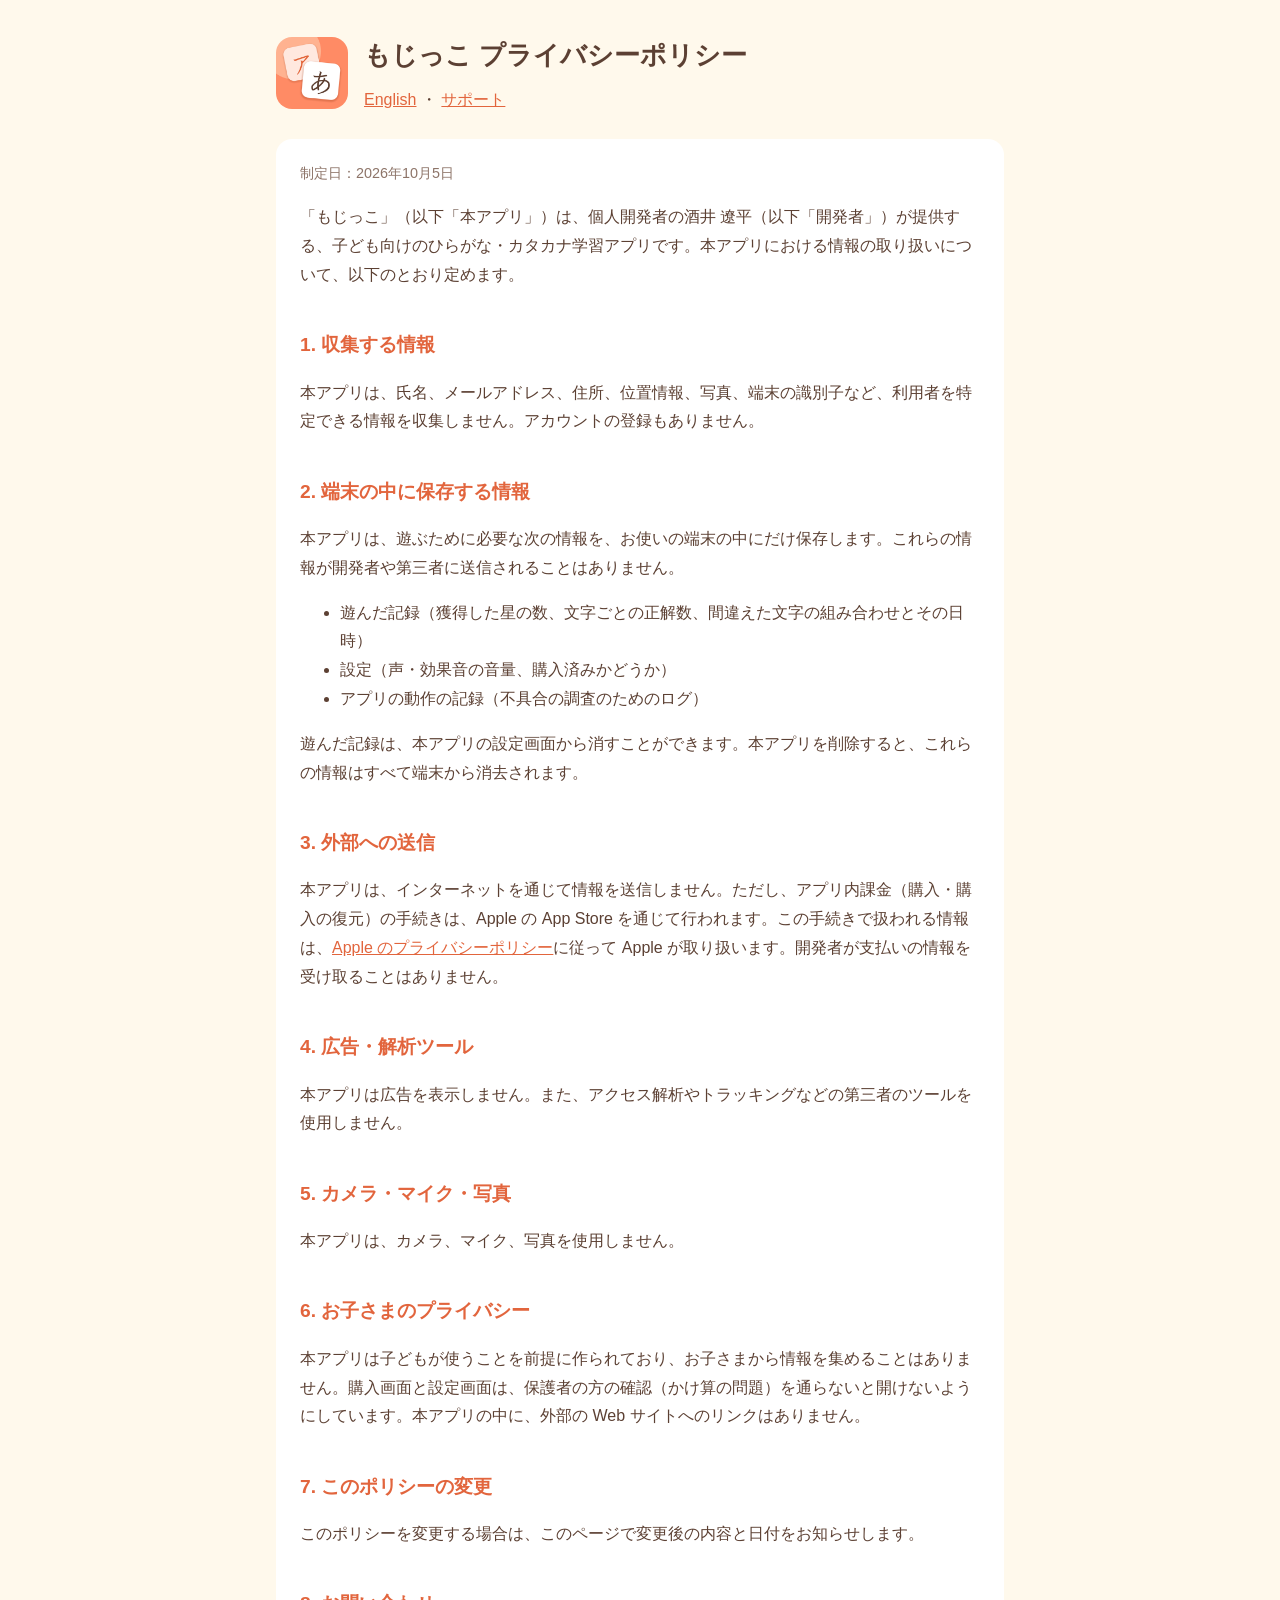
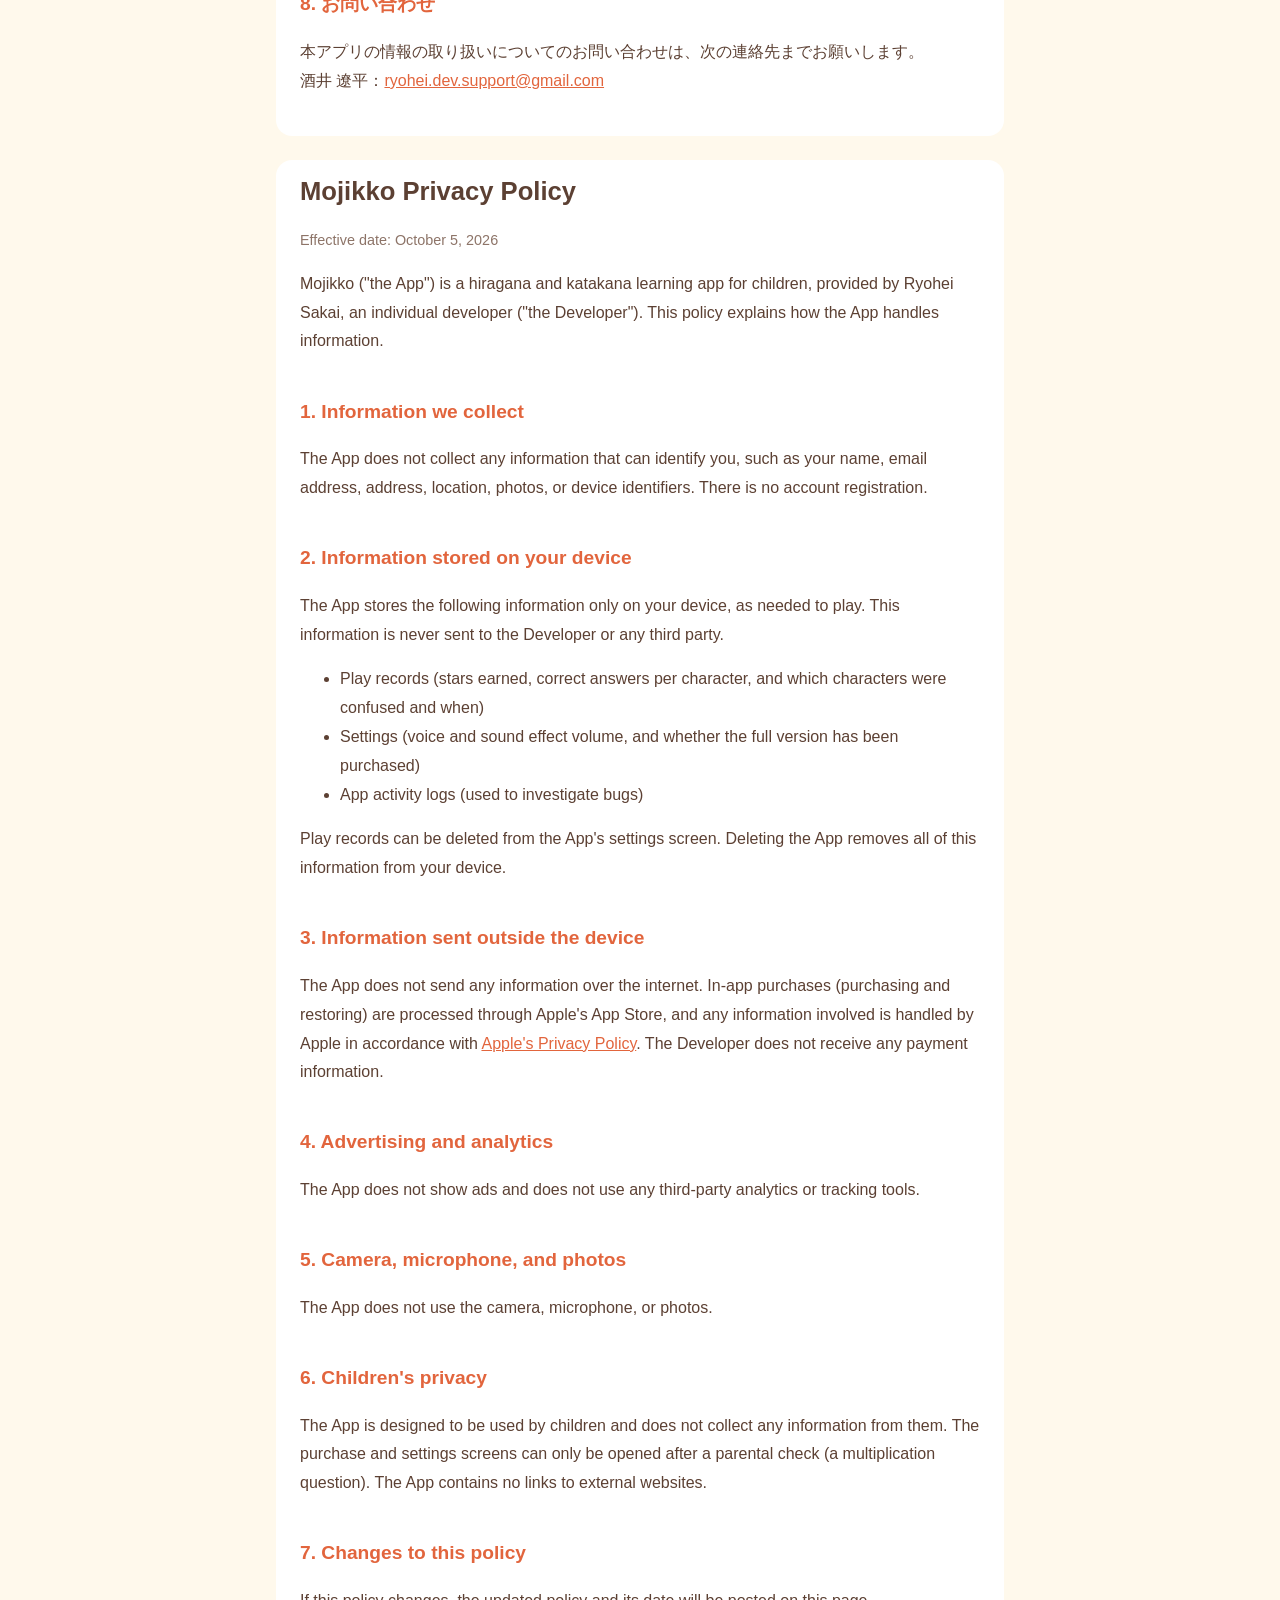
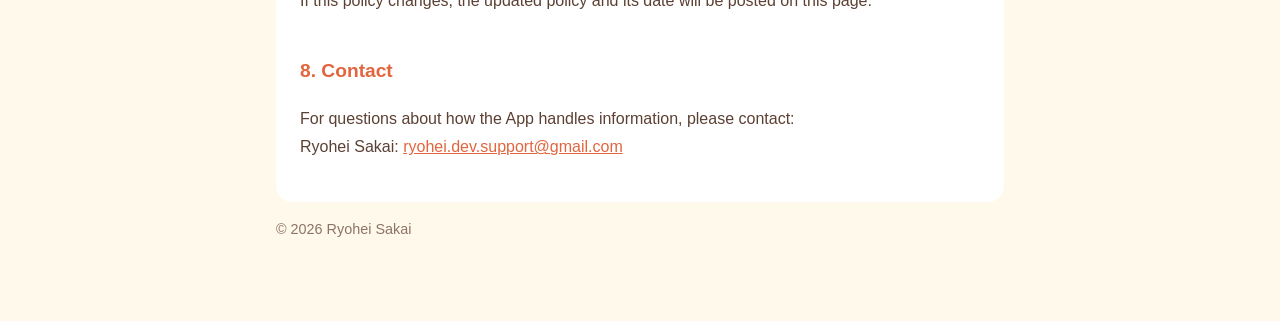
==== privacy.html @ dd212e18 "もじっこ のサポートページとプライバシーポリシー Co-Authored-By: Claude Opus 5.5 <noreply@anthropic.com>" ====
<!doctype html>
<html lang="ja">
<head>
<meta charset="utf-8">
<meta name="viewport" content="width=device-width, initial-scale=1">
<title>もじっこ プライバシーポリシー / Privacy Policy</title>
<link rel="stylesheet" href="style.css">
</head>
<body>
<main>
<header>
  <img src="icon.png" alt="もじっこのアイコン">
  <div>
    <h1>もじっこ プライバシーポリシー</h1>
    <nav><a href="#en">English</a> ・ <a href="index.html">サポート</a></nav>
  </div>
</header>

<section class="lang" lang="ja">
<p class="updated">制定日：2026年10月5日</p>
<p>「もじっこ」（以下「本アプリ」）は、個人開発者の酒井 遼平（以下「開発者」）が提供する、子ども向けのひらがな・カタカナ学習アプリです。本アプリにおける情報の取り扱いについて、以下のとおり定めます。</p>

<h2>1. 収集する情報</h2>
<p>本アプリは、氏名、メールアドレス、住所、位置情報、写真、端末の識別子など、利用者を特定できる情報を収集しません。アカウントの登録もありません。</p>

<h2>2. 端末の中に保存する情報</h2>
<p>本アプリは、遊ぶために必要な次の情報を、お使いの端末の中にだけ保存します。これらの情報が開発者や第三者に送信されることはありません。</p>
<ul>
  <li>遊んだ記録（獲得した星の数、文字ごとの正解数、間違えた文字の組み合わせとその日時）</li>
  <li>設定（声・効果音の音量、購入済みかどうか）</li>
  <li>アプリの動作の記録（不具合の調査のためのログ）</li>
</ul>
<p>遊んだ記録は、本アプリの設定画面から消すことができます。本アプリを削除すると、これらの情報はすべて端末から消去されます。</p>

<h2>3. 外部への送信</h2>
<p>本アプリは、インターネットを通じて情報を送信しません。ただし、アプリ内課金（購入・購入の復元）の手続きは、Apple の App Store を通じて行われます。この手続きで扱われる情報は、<a href="https://www.apple.com/jp/legal/privacy/">Apple のプライバシーポリシー</a>に従って Apple が取り扱います。開発者が支払いの情報を受け取ることはありません。</p>

<h2>4. 広告・解析ツール</h2>
<p>本アプリは広告を表示しません。また、アクセス解析やトラッキングなどの第三者のツールを使用しません。</p>

<h2>5. カメラ・マイク・写真</h2>
<p>本アプリは、カメラ、マイク、写真を使用しません。</p>

<h2>6. お子さまのプライバシー</h2>
<p>本アプリは子どもが使うことを前提に作られており、お子さまから情報を集めることはありません。購入画面と設定画面は、保護者の方の確認（かけ算の問題）を通らないと開けないようにしています。本アプリの中に、外部の Web サイトへのリンクはありません。</p>

<h2>7. このポリシーの変更</h2>
<p>このポリシーを変更する場合は、このページで変更後の内容と日付をお知らせします。</p>

<h2>8. お問い合わせ</h2>
<p>本アプリの情報の取り扱いについてのお問い合わせは、次の連絡先までお願いします。<br>
酒井 遼平：<a href="mailto:ryohei.dev.support@gmail.com">ryohei.dev.support@gmail.com</a></p>
</section>

<section class="lang" lang="en" id="en">
<h1>Mojikko Privacy Policy</h1>
<p class="updated">Effective date: October 5, 2026</p>
<p>Mojikko ("the App") is a hiragana and katakana learning app for children, provided by Ryohei Sakai, an individual developer ("the Developer"). This policy explains how the App handles information.</p>

<h2>1. Information we collect</h2>
<p>The App does not collect any information that can identify you, such as your name, email address, address, location, photos, or device identifiers. There is no account registration.</p>

<h2>2. Information stored on your device</h2>
<p>The App stores the following information only on your device, as needed to play. This information is never sent to the Developer or any third party.</p>
<ul>
  <li>Play records (stars earned, correct answers per character, and which characters were confused and when)</li>
  <li>Settings (voice and sound effect volume, and whether the full version has been purchased)</li>
  <li>App activity logs (used to investigate bugs)</li>
</ul>
<p>Play records can be deleted from the App's settings screen. Deleting the App removes all of this information from your device.</p>

<h2>3. Information sent outside the device</h2>
<p>The App does not send any information over the internet. In-app purchases (purchasing and restoring) are processed through Apple's App Store, and any information involved is handled by Apple in accordance with <a href="https://www.apple.com/legal/privacy/">Apple's Privacy Policy</a>. The Developer does not receive any payment information.</p>

<h2>4. Advertising and analytics</h2>
<p>The App does not show ads and does not use any third-party analytics or tracking tools.</p>

<h2>5. Camera, microphone, and photos</h2>
<p>The App does not use the camera, microphone, or photos.</p>

<h2>6. Children's privacy</h2>
<p>The App is designed to be used by children and does not collect any information from them. The purchase and settings screens can only be opened after a parental check (a multiplication question). The App contains no links to external websites.</p>

<h2>7. Changes to this policy</h2>
<p>If this policy changes, the updated policy and its date will be posted on this page.</p>

<h2>8. Contact</h2>
<p>For questions about how the App handles information, please contact:<br>
Ryohei Sakai: <a href="mailto:ryohei.dev.support@gmail.com">ryohei.dev.support@gmail.com</a></p>
</section>

<footer><p>© 2026 Ryohei Sakai</p></footer>
</main>
</body>
</html>
---- style.css ----
:root {
  --bg: #fff9ec;
  --text: #5c4033;
  --accent: #e2653d;
  --muted: #8d7468;
  --card: #ffffff;
}
* { box-sizing: border-box; }
body {
  margin: 0;
  background: var(--bg);
  color: var(--text);
  font-family: -apple-system, BlinkMacSystemFont, "Hiragino Sans", "Hiragino Kaku Gothic ProN", "Noto Sans JP", sans-serif;
  line-height: 1.8;
}
main { max-width: 760px; margin: 0 auto; padding: 32px 16px 64px; }
header { display: flex; align-items: center; gap: 16px; margin-bottom: 24px; }
header img { width: 72px; height: 72px; border-radius: 16px; }
h1 { font-size: 1.6rem; margin: 0; }
h2 { font-size: 1.2rem; color: var(--accent); margin-top: 2em; }
section.lang { background: var(--card); border-radius: 16px; padding: 8px 24px 24px; margin-top: 24px; }
.updated, footer { color: var(--muted); font-size: 0.9rem; }
nav a, a { color: var(--accent); }
nav { margin-top: 8px; }
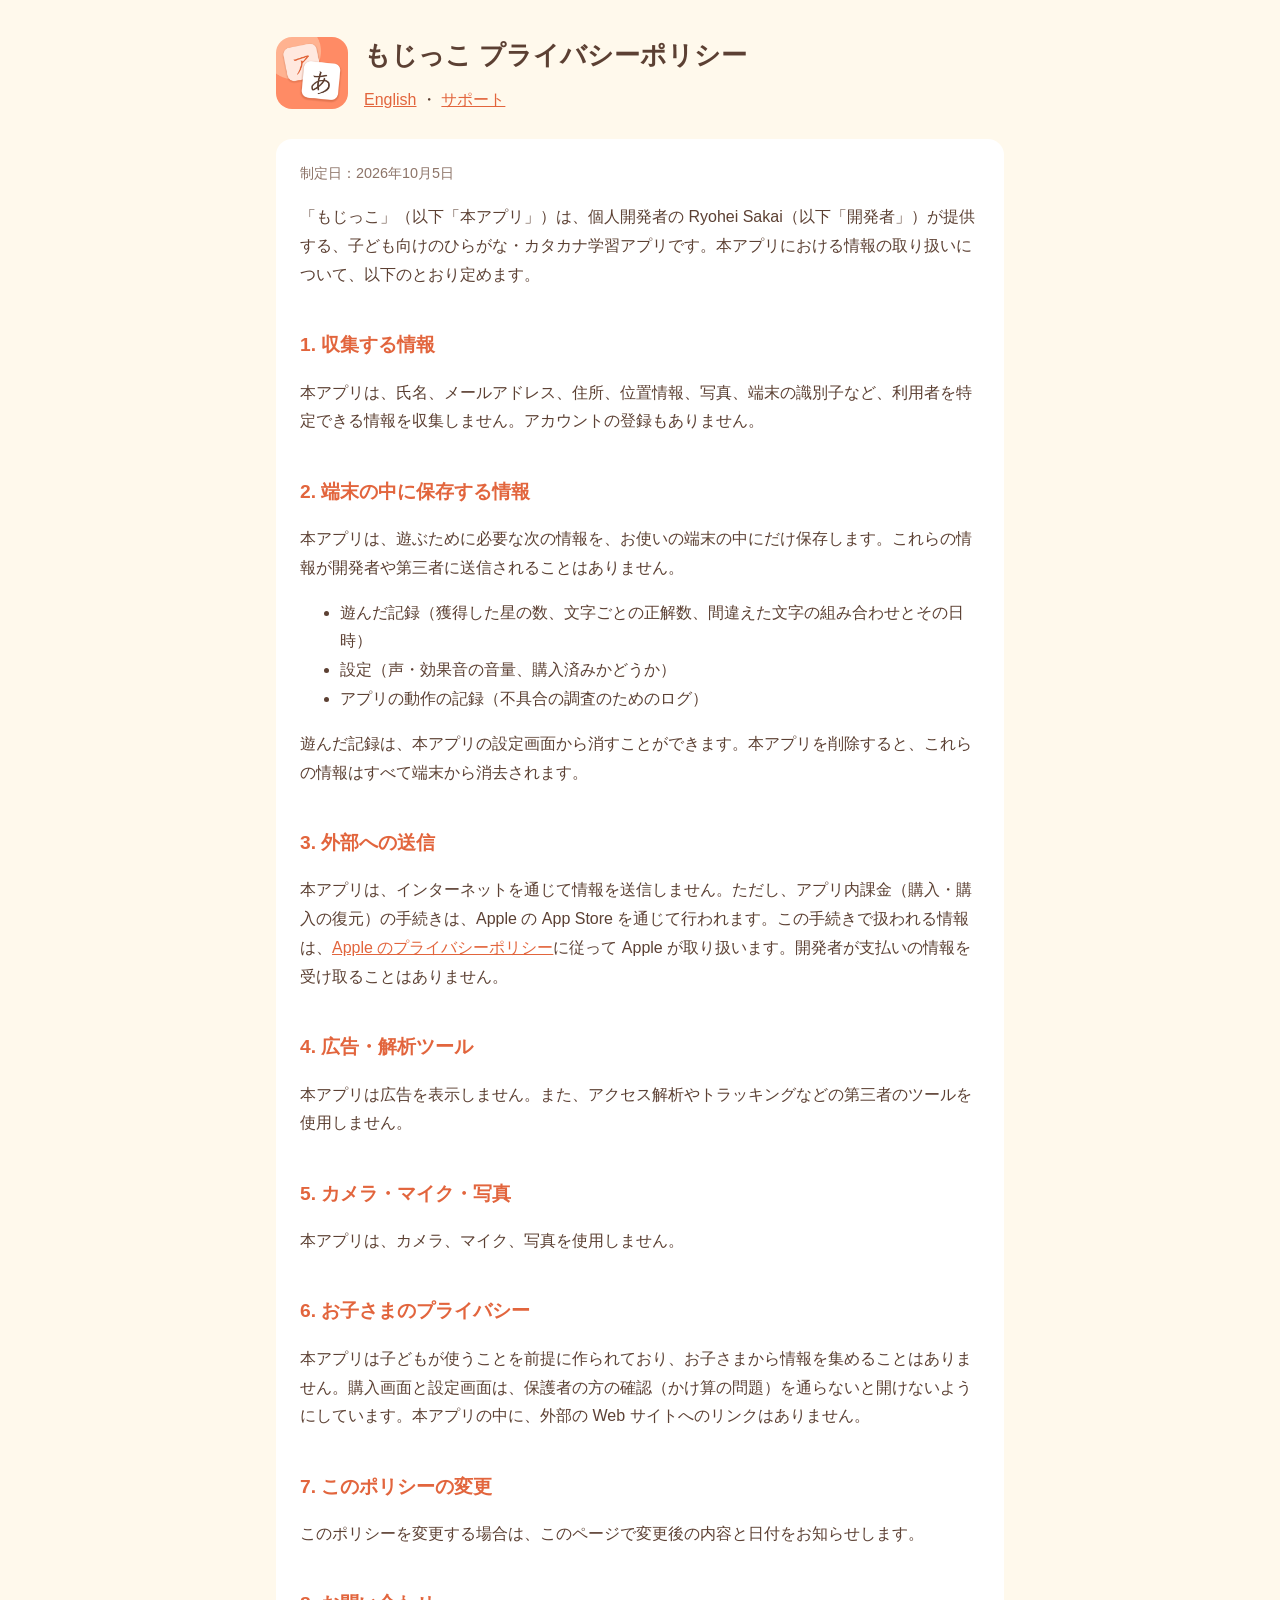
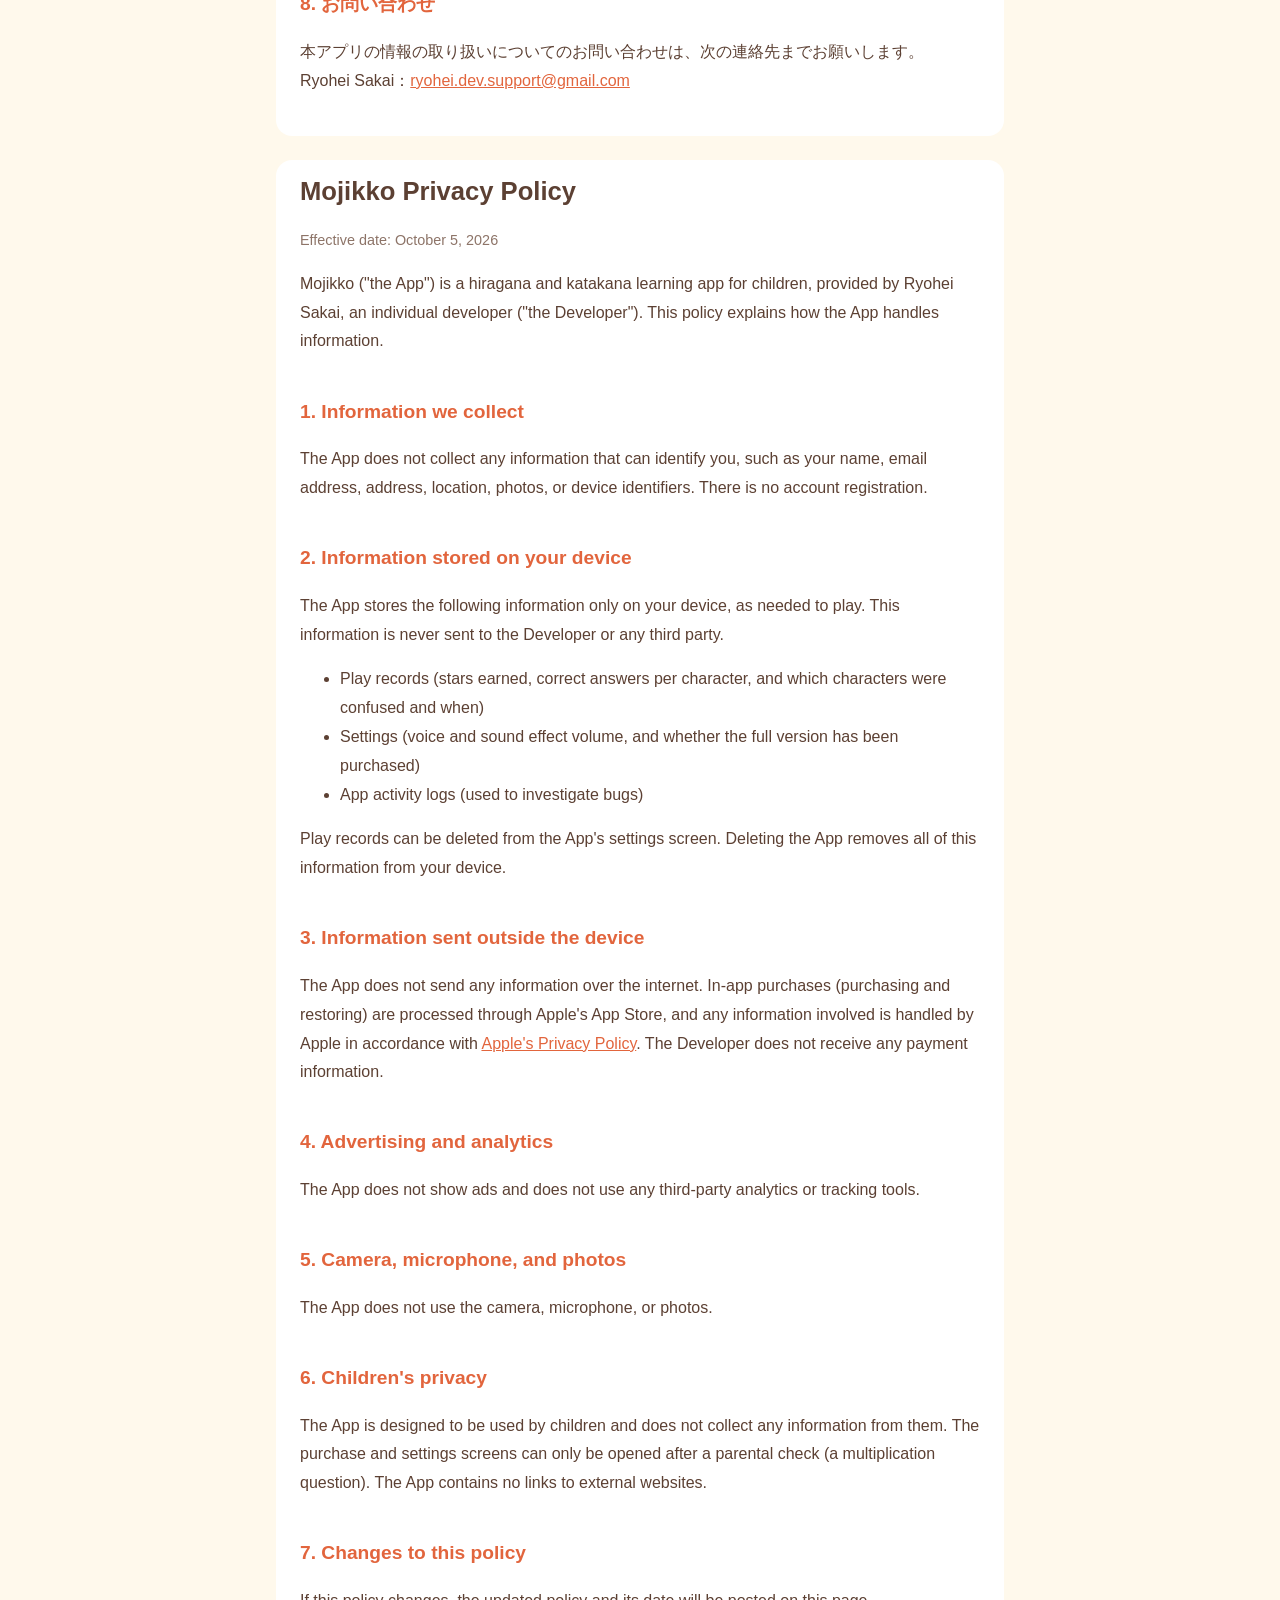
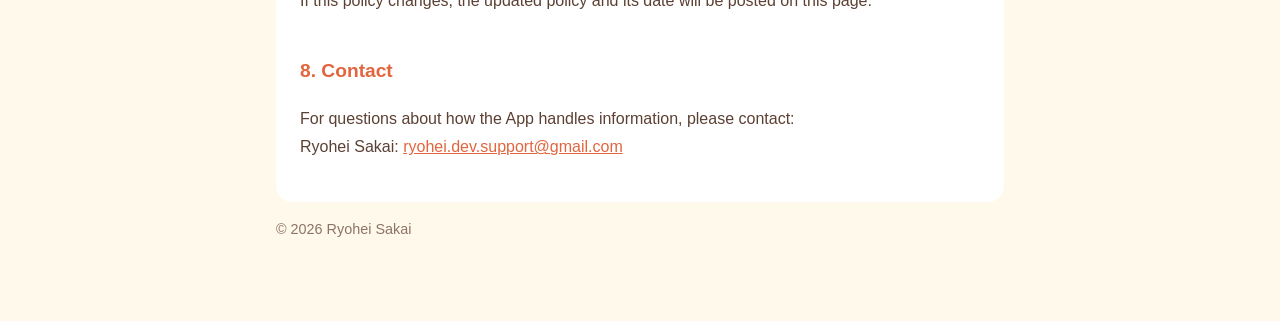
==== commit 1d1f50f7: "プライバシーポリシーの開発者名をローマ字にする 日本語の文でも、漢字のフルネームではなくローマ字（Ryohei Sakai）で書く。  Co-Authored-By: Claude Opus 5.5 " ====
--- a/privacy.html
+++ b/privacy.html
@@ -18,7 +18,7 @@
 
 <section class="lang" lang="ja">
 <p class="updated">制定日：2026年10月5日</p>
-<p>「もじっこ」（以下「本アプリ」）は、個人開発者の酒井 遼平（以下「開発者」）が提供する、子ども向けのひらがな・カタカナ学習アプリです。本アプリにおける情報の取り扱いについて、以下のとおり定めます。</p>
+<p>「もじっこ」（以下「本アプリ」）は、個人開発者の Ryohei Sakai（以下「開発者」）が提供する、子ども向けのひらがな・カタカナ学習アプリです。本アプリにおける情報の取り扱いについて、以下のとおり定めます。</p>
 
 <h2>1. 収集する情報</h2>
 <p>本アプリは、氏名、メールアドレス、住所、位置情報、写真、端末の識別子など、利用者を特定できる情報を収集しません。アカウントの登録もありません。</p>
@@ -49,7 +49,7 @@
 
 <h2>8. お問い合わせ</h2>
 <p>本アプリの情報の取り扱いについてのお問い合わせは、次の連絡先までお願いします。<br>
-酒井 遼平：<a href="mailto:ryohei.dev.support@gmail.com">ryohei.dev.support@gmail.com</a></p>
+Ryohei Sakai：<a href="mailto:ryohei.dev.support@gmail.com">ryohei.dev.support@gmail.com</a></p>
 </section>
 
 <section class="lang" lang="en" id="en">
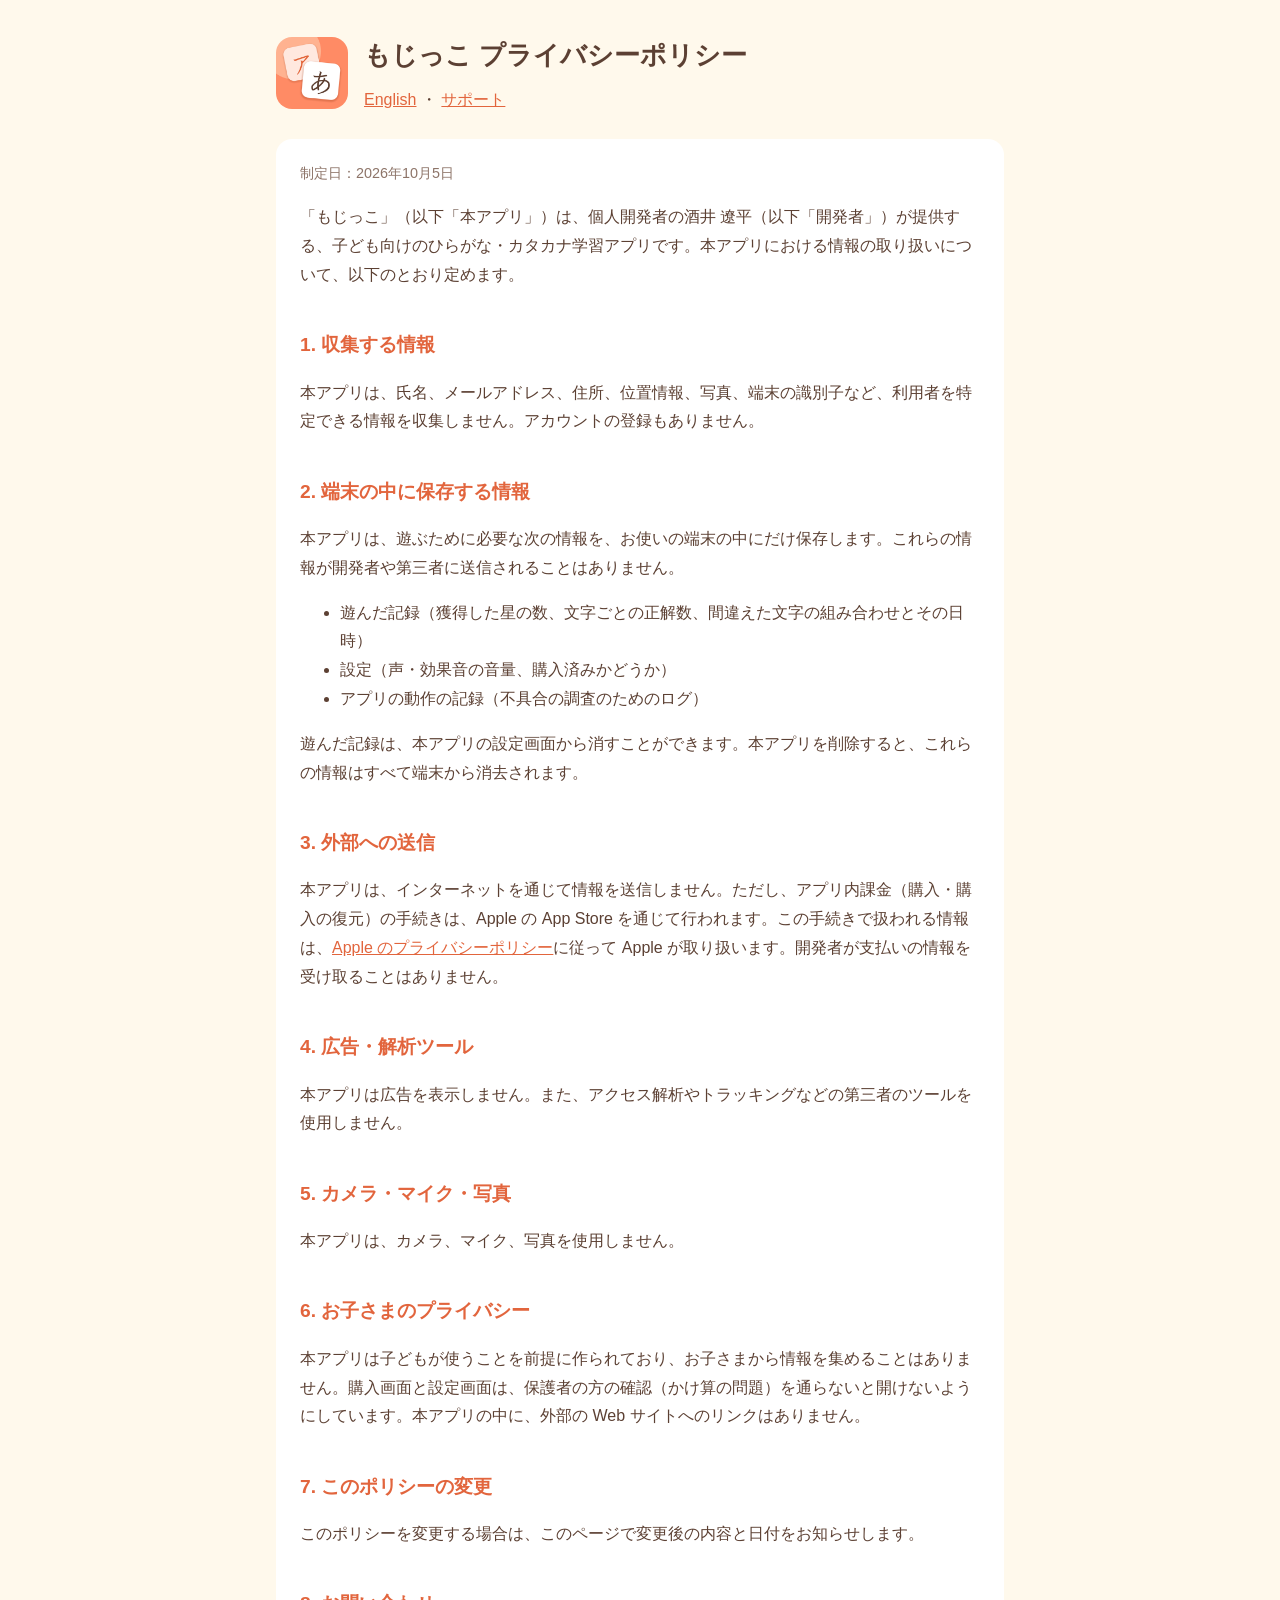
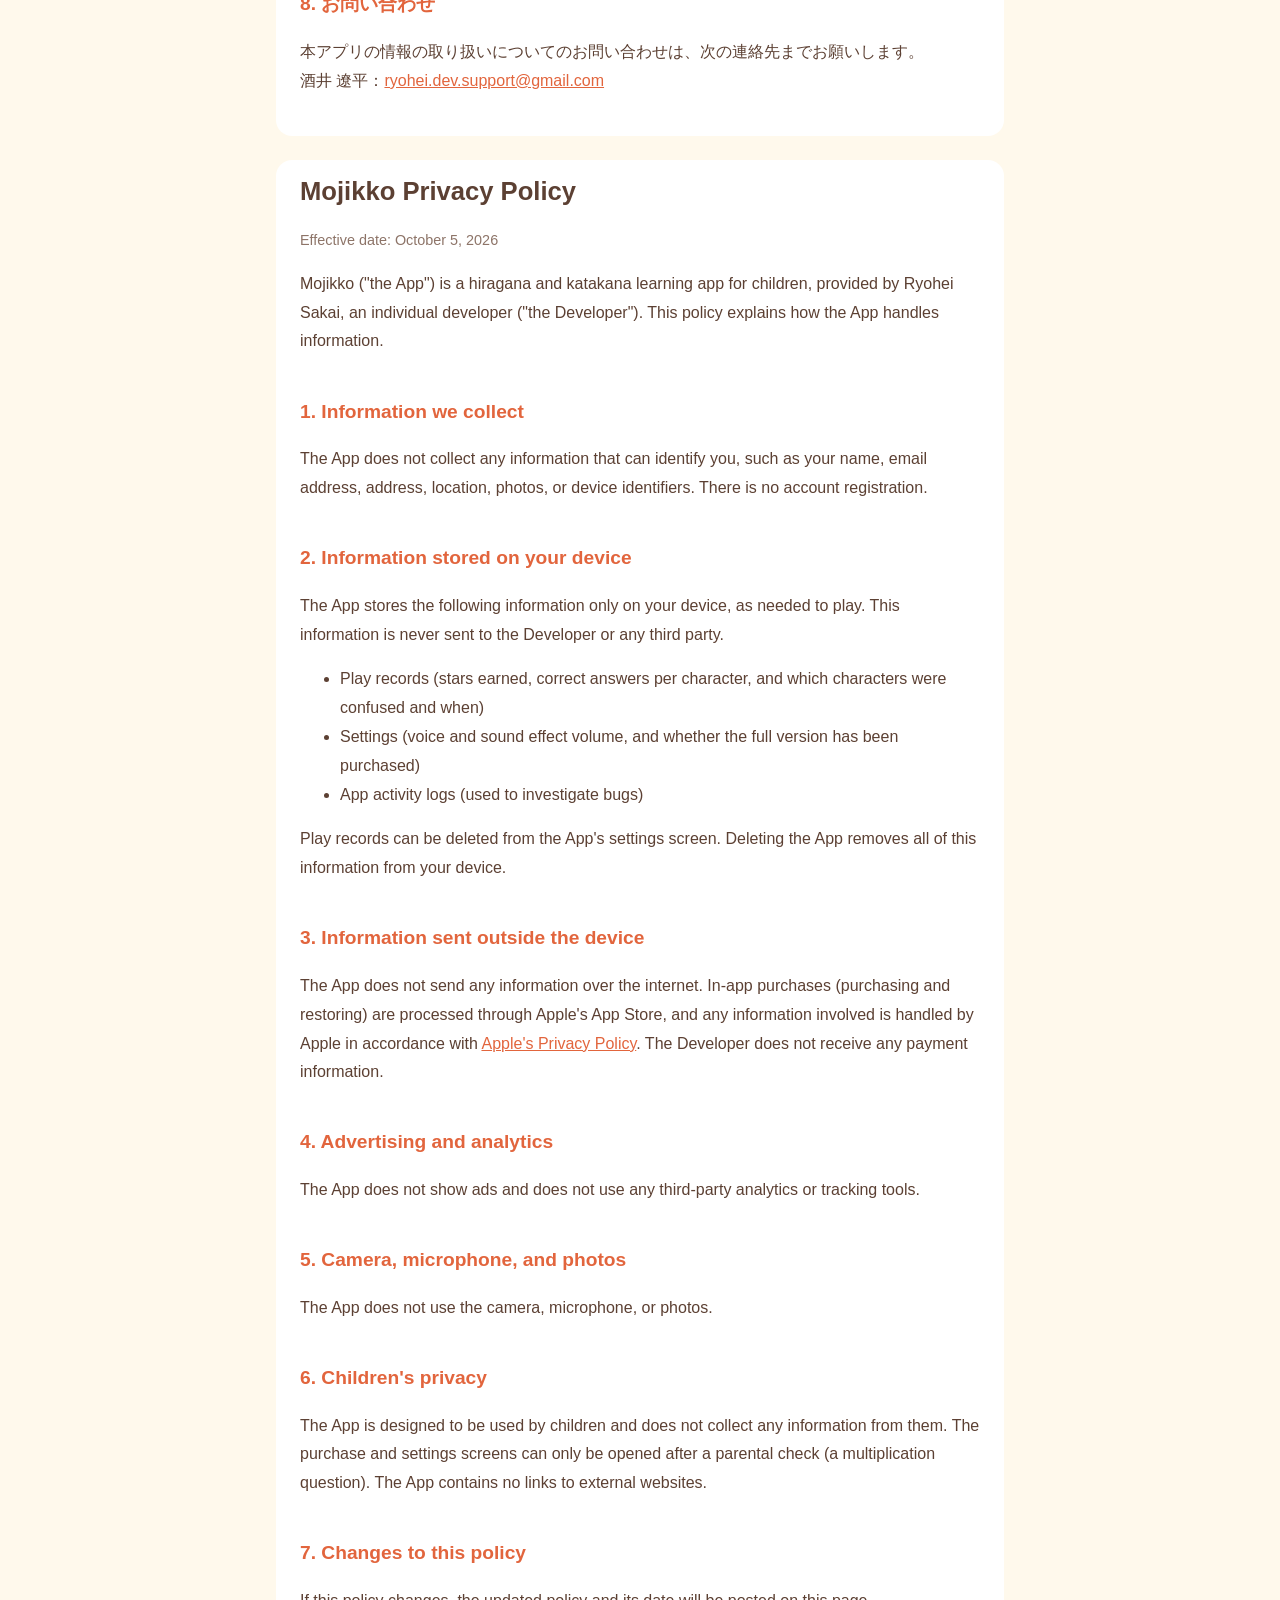
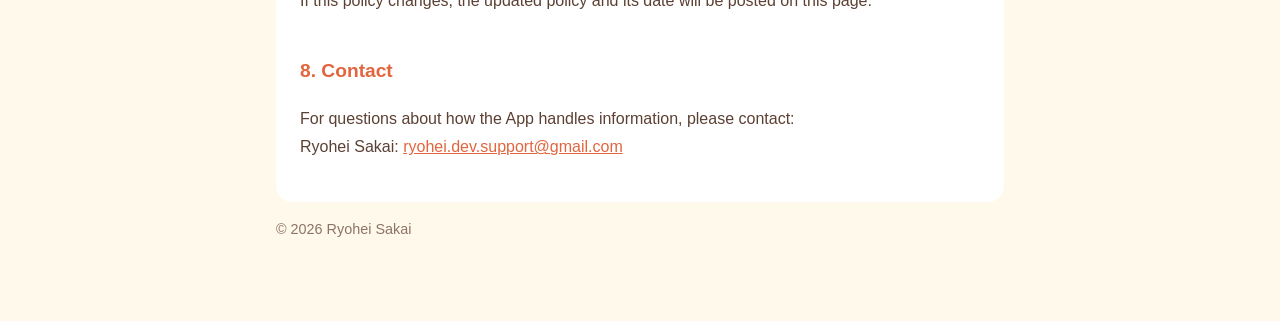
==== commit b6cbc372: "英語版のサポートページを英語の画面の表記に合わせ、英語表示の質問を追加" ====
--- a/privacy.html
+++ b/privacy.html
@@ -18,7 +18,7 @@
 
 <section class="lang" lang="ja">
 <p class="updated">制定日：2026年10月5日</p>
-<p>「もじっこ」（以下「本アプリ」）は、個人開発者の Ryohei Sakai（以下「開発者」）が提供する、子ども向けのひらがな・カタカナ学習アプリです。本アプリにおける情報の取り扱いについて、以下のとおり定めます。</p>
+<p>「もじっこ」（以下「本アプリ」）は、個人開発者の酒井 遼平（以下「開発者」）が提供する、子ども向けのひらがな・カタカナ学習アプリです。本アプリにおける情報の取り扱いについて、以下のとおり定めます。</p>
 
 <h2>1. 収集する情報</h2>
 <p>本アプリは、氏名、メールアドレス、住所、位置情報、写真、端末の識別子など、利用者を特定できる情報を収集しません。アカウントの登録もありません。</p>
@@ -49,7 +49,7 @@
 
 <h2>8. お問い合わせ</h2>
 <p>本アプリの情報の取り扱いについてのお問い合わせは、次の連絡先までお願いします。<br>
-Ryohei Sakai：<a href="mailto:ryohei.dev.support@gmail.com">ryohei.dev.support@gmail.com</a></p>
+酒井 遼平：<a href="mailto:ryohei.dev.support@gmail.com">ryohei.dev.support@gmail.com</a></p>
 </section>
 
 <section class="lang" lang="en" id="en">
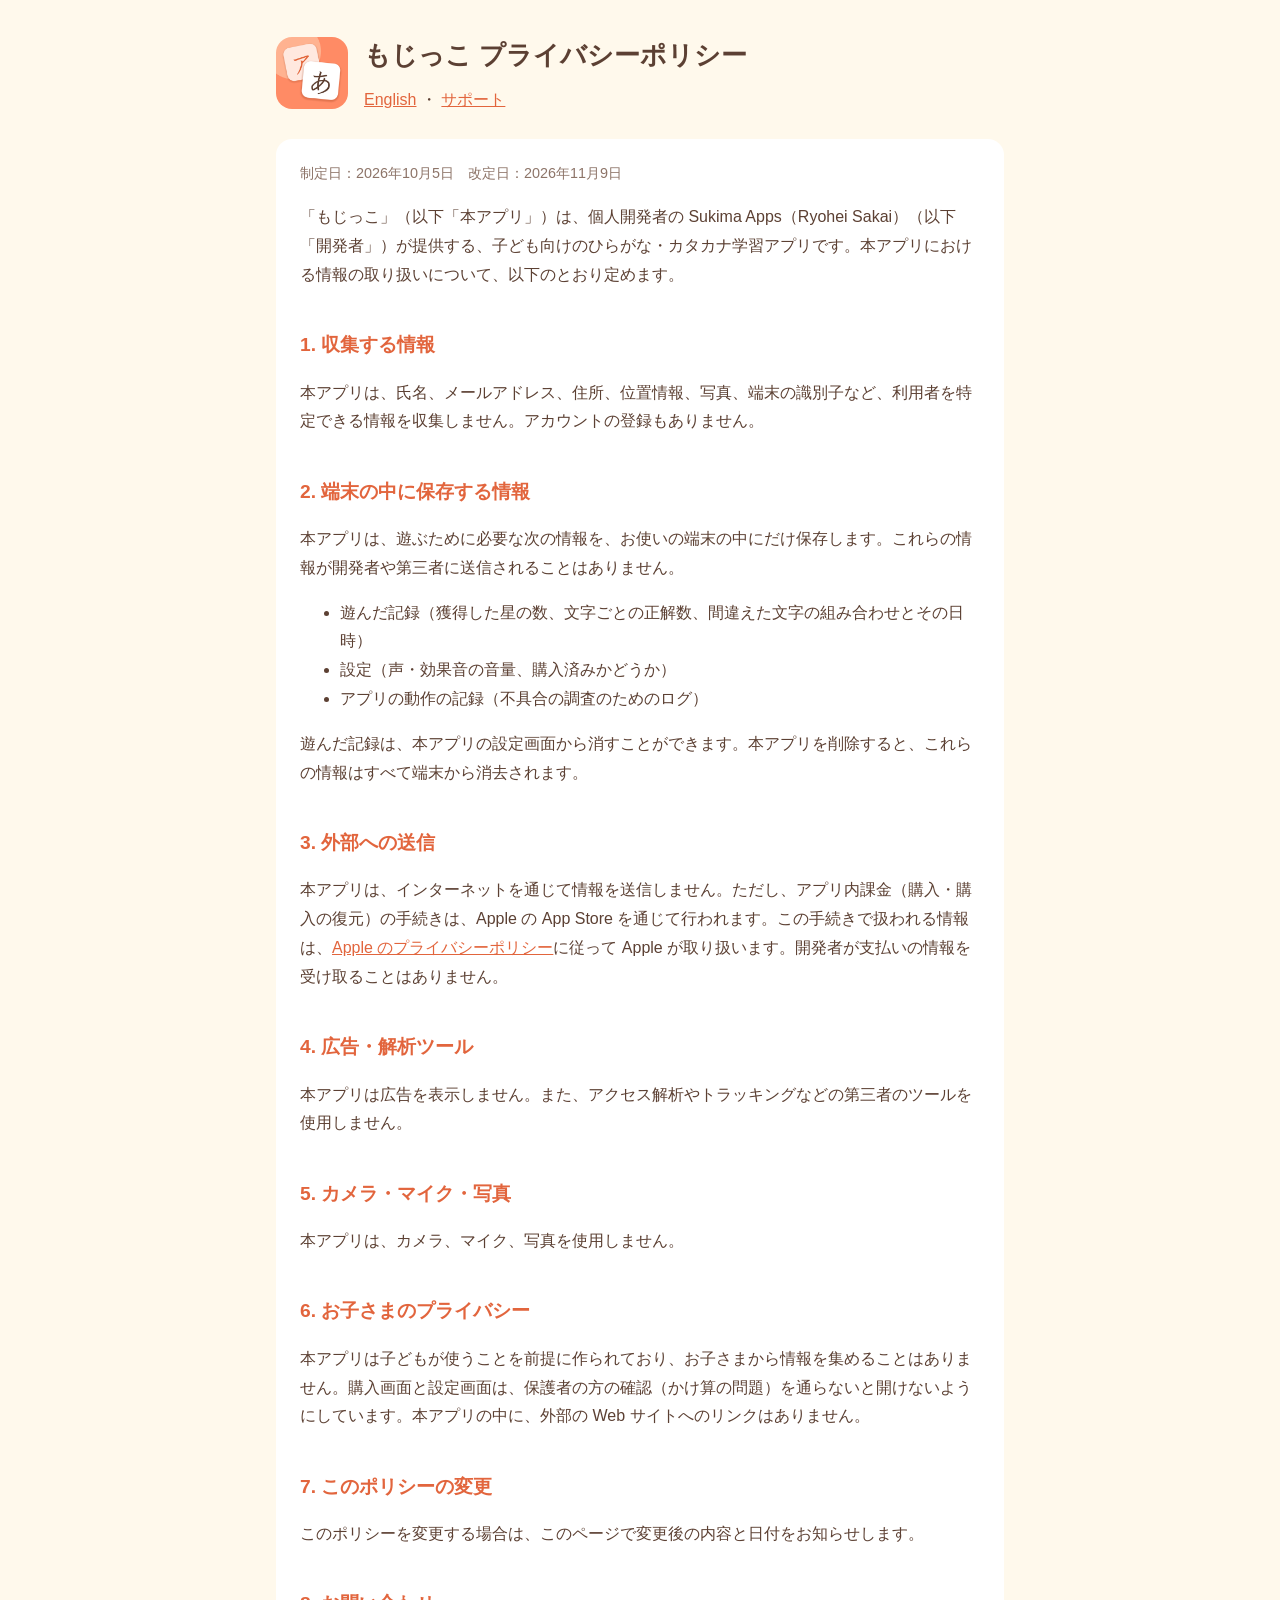
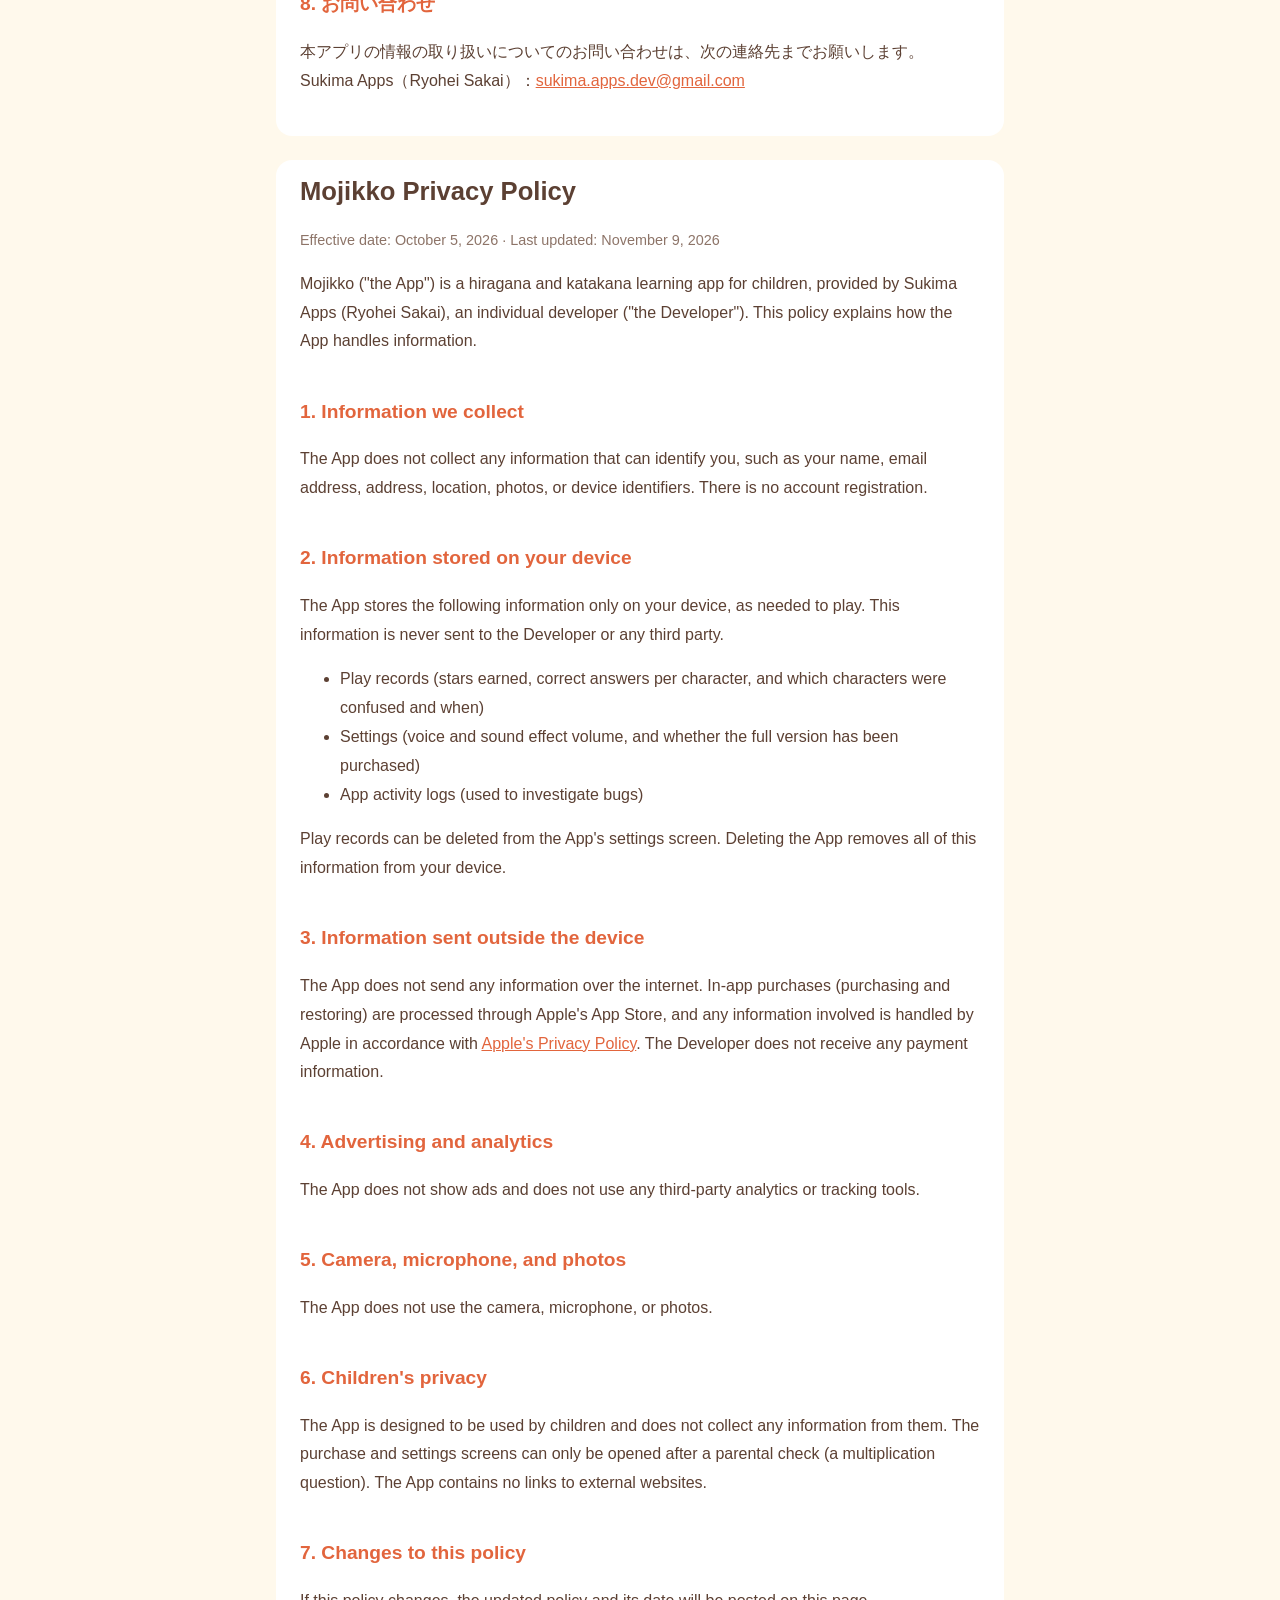
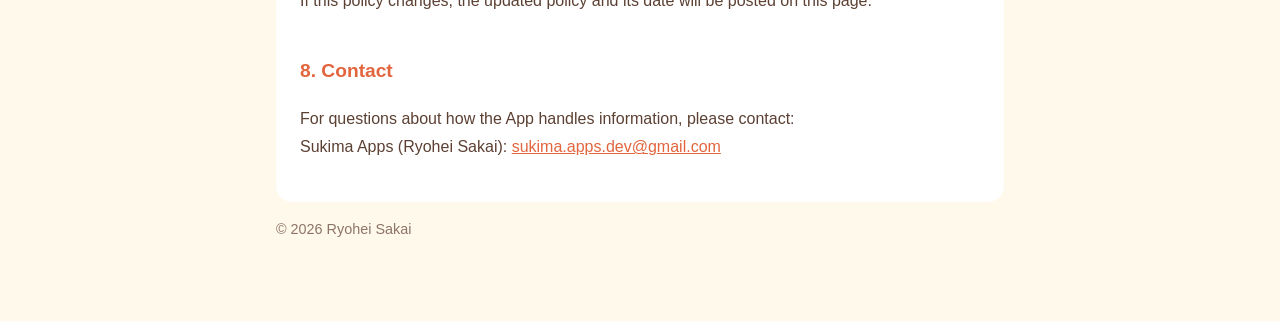
==== commit 20d1adb5: "連絡先を sukima.apps.dev@gmail.com に、開発者の名前を Sukima Apps（Ryohei Sakai）にする" ====
--- a/privacy.html
+++ b/privacy.html
@@ -17,8 +17,8 @@
 </header>
 
 <section class="lang" lang="ja">
-<p class="updated">制定日：2026年10月5日</p>
-<p>「もじっこ」（以下「本アプリ」）は、個人開発者の酒井 遼平（以下「開発者」）が提供する、子ども向けのひらがな・カタカナ学習アプリです。本アプリにおける情報の取り扱いについて、以下のとおり定めます。</p>
+<p class="updated">制定日：2026年10月5日　改定日：2026年11月9日</p>
+<p>「もじっこ」（以下「本アプリ」）は、個人開発者の Sukima Apps（Ryohei Sakai）（以下「開発者」）が提供する、子ども向けのひらがな・カタカナ学習アプリです。本アプリにおける情報の取り扱いについて、以下のとおり定めます。</p>
 
 <h2>1. 収集する情報</h2>
 <p>本アプリは、氏名、メールアドレス、住所、位置情報、写真、端末の識別子など、利用者を特定できる情報を収集しません。アカウントの登録もありません。</p>
@@ -49,13 +49,13 @@
 
 <h2>8. お問い合わせ</h2>
 <p>本アプリの情報の取り扱いについてのお問い合わせは、次の連絡先までお願いします。<br>
-酒井 遼平：<a href="mailto:ryohei.dev.support@gmail.com">ryohei.dev.support@gmail.com</a></p>
+Sukima Apps（Ryohei Sakai）：<a href="mailto:sukima.apps.dev@gmail.com">sukima.apps.dev@gmail.com</a></p>
 </section>
 
 <section class="lang" lang="en" id="en">
 <h1>Mojikko Privacy Policy</h1>
-<p class="updated">Effective date: October 5, 2026</p>
-<p>Mojikko ("the App") is a hiragana and katakana learning app for children, provided by Ryohei Sakai, an individual developer ("the Developer"). This policy explains how the App handles information.</p>
+<p class="updated">Effective date: October 5, 2026 · Last updated: November 9, 2026</p>
+<p>Mojikko ("the App") is a hiragana and katakana learning app for children, provided by Sukima Apps (Ryohei Sakai), an individual developer ("the Developer"). This policy explains how the App handles information.</p>
 
 <h2>1. Information we collect</h2>
 <p>The App does not collect any information that can identify you, such as your name, email address, address, location, photos, or device identifiers. There is no account registration.</p>
@@ -86,7 +86,7 @@
 
 <h2>8. Contact</h2>
 <p>For questions about how the App handles information, please contact:<br>
-Ryohei Sakai: <a href="mailto:ryohei.dev.support@gmail.com">ryohei.dev.support@gmail.com</a></p>
+Sukima Apps (Ryohei Sakai): <a href="mailto:sukima.apps.dev@gmail.com">sukima.apps.dev@gmail.com</a></p>
 </section>
 
 <footer><p>© 2026 Ryohei Sakai</p></footer>
